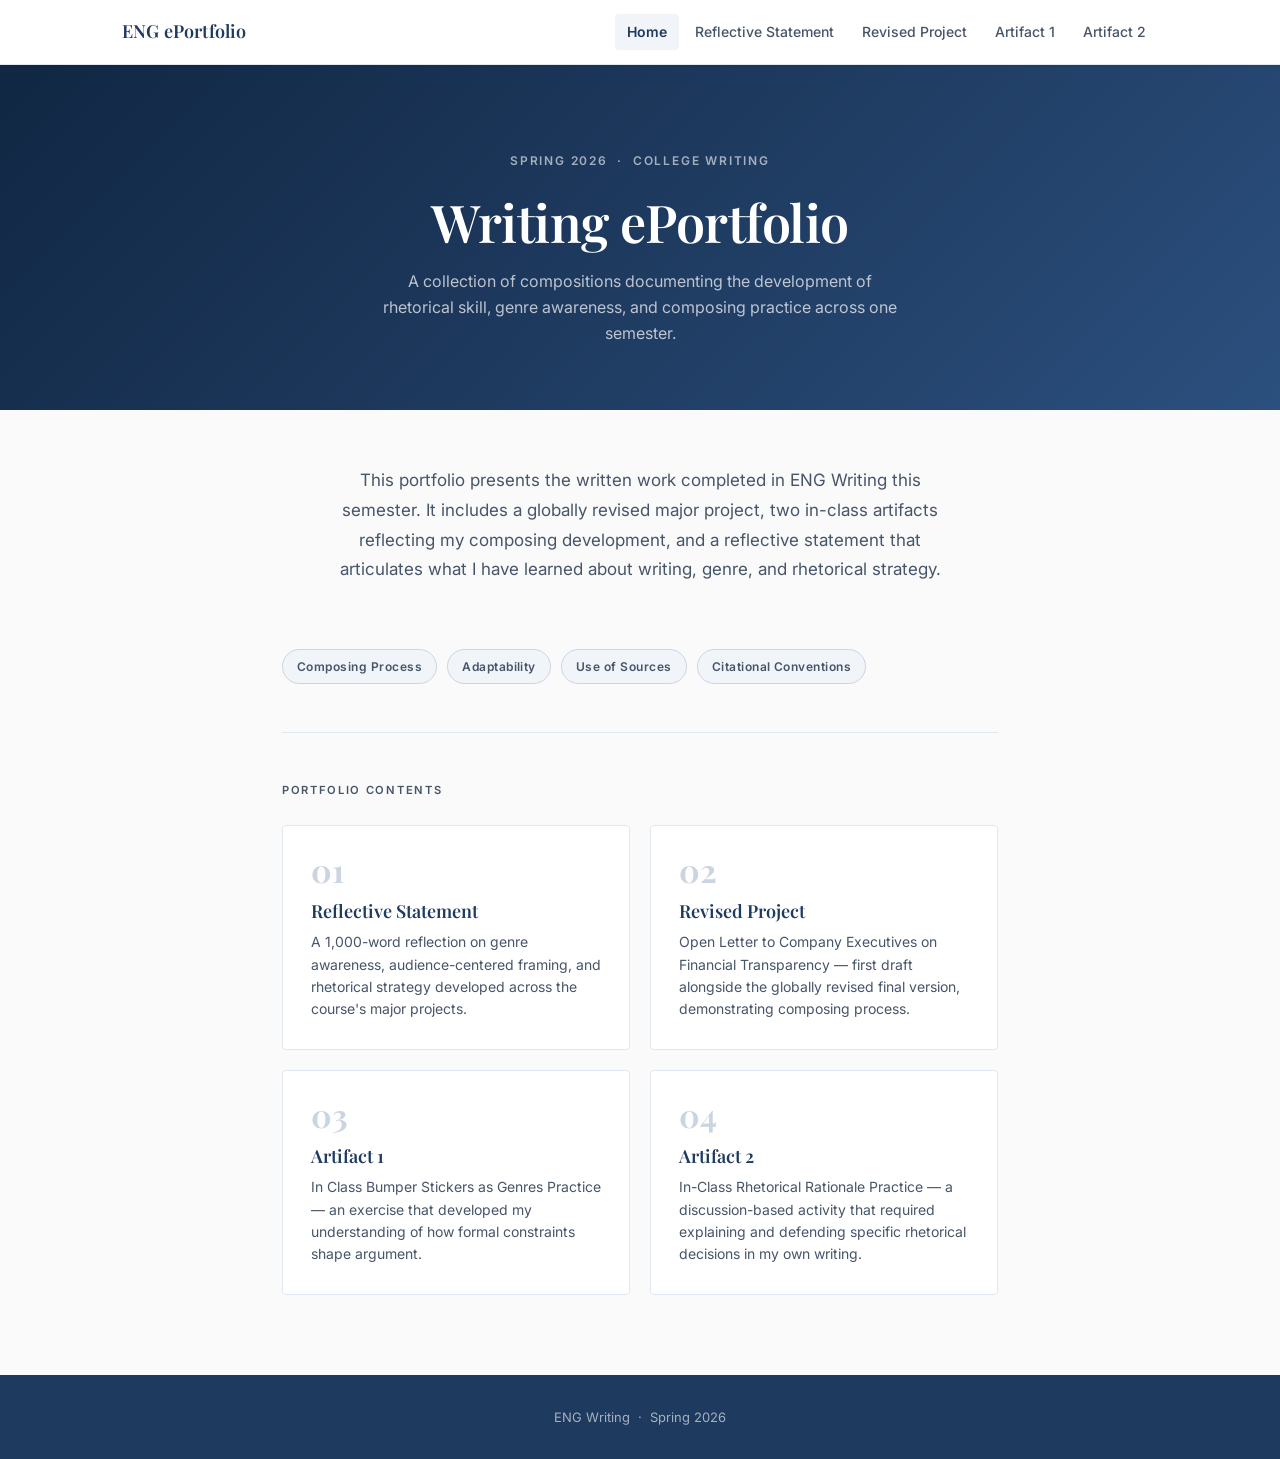
==== index.html @ b7786203 "Initial ePortfolio: 5-page academic site with Playfair/Inter design system" ====
<!DOCTYPE html>
<html lang="en">
<head>
  <meta charset="UTF-8" />
  <meta name="viewport" content="width=device-width, initial-scale=1.0" />
  <title>ENG Writing ePortfolio</title>
  <link rel="stylesheet" href="styles.css" />
</head>
<body>

  <!-- Navigation -->
  <nav class="site-nav" aria-label="Site navigation">
    <div class="nav-inner">
      <a href="index.html" class="nav-brand">ENG ePortfolio</a>
      <button class="nav-toggle" aria-label="Toggle navigation" onclick="document.querySelector('.nav-links').classList.toggle('open')">
        <svg width="22" height="22" viewBox="0 0 24 24" fill="none" stroke="currentColor" stroke-width="2" stroke-linecap="round">
          <line x1="3" y1="6" x2="21" y2="6"/><line x1="3" y1="12" x2="21" y2="12"/><line x1="3" y1="18" x2="21" y2="18"/>
        </svg>
      </button>
      <ul class="nav-links" role="list">
        <li><a href="index.html" class="active">Home</a></li>
        <li><a href="reflective-statement.html">Reflective Statement</a></li>
        <li><a href="revised-project.html">Revised Project</a></li>
        <li><a href="artifact-1.html">Artifact 1</a></li>
        <li><a href="artifact-2.html">Artifact 2</a></li>
      </ul>
    </div>
  </nav>

  <!-- Hero -->
  <header class="hero">
    <div class="hero-inner">
      <span class="hero-label">Spring 2026 &nbsp;·&nbsp; College Writing</span>
      <h1>Writing ePortfolio</h1>
      <p class="hero-sub">A collection of compositions documenting the development of rhetorical skill, genre awareness, and composing practice across one semester.</p>
    </div>
  </header>

  <!-- Main content -->
  <main class="page-wrap">

    <div class="home-intro">
      <p>This portfolio presents the written work completed in ENG Writing this semester. It includes a globally revised major project, two in-class artifacts reflecting my composing development, and a reflective statement that articulates what I have learned about writing, genre, and rhetorical strategy.</p>
    </div>

    <!-- Rubric criteria badges -->
    <div class="rubric-strip" aria-label="Portfolio criteria">
      <span class="rubric-badge">Composing Process</span>
      <span class="rubric-badge">Adaptability</span>
      <span class="rubric-badge">Use of Sources</span>
      <span class="rubric-badge">Citational Conventions</span>
    </div>

    <hr class="divider" />

    <!-- Contents grid -->
    <span class="section-label">Portfolio Contents</span>
    <nav class="contents-grid" aria-label="Portfolio sections">

      <a href="reflective-statement.html" class="content-card">
        <div class="card-number">01</div>
        <div class="card-title">Reflective Statement</div>
        <p class="card-desc">A 1,000-word reflection on genre awareness, audience-centered framing, and rhetorical strategy developed across the course's major projects.</p>
      </a>

      <a href="revised-project.html" class="content-card">
        <div class="card-number">02</div>
        <div class="card-title">Revised Project</div>
        <p class="card-desc">Open Letter to Company Executives on Financial Transparency — first draft alongside the globally revised final version, demonstrating composing process.</p>
      </a>

      <a href="artifact-1.html" class="content-card">
        <div class="card-number">03</div>
        <div class="card-title">Artifact 1</div>
        <p class="card-desc">In Class Bumper Stickers as Genres Practice — an exercise that developed my understanding of how formal constraints shape argument.</p>
      </a>

      <a href="artifact-2.html" class="content-card">
        <div class="card-number">04</div>
        <div class="card-title">Artifact 2</div>
        <p class="card-desc">In-Class Rhetorical Rationale Practice — a discussion-based activity that required explaining and defending specific rhetorical decisions in my own writing.</p>
      </a>

    </nav>

  </main>

  <!-- Footer -->
  <footer class="site-footer">
    <p>ENG Writing &nbsp;·&nbsp; Spring 2026</p>
  </footer>

</body>
</html>
---- styles.css ----
/* ============================================================
   ENG ePortfolio — Design System
   Palette: B2B Service navy + off-white (ui-ux-pro-max)
   Typography: Playfair Display (headings) + Inter (body)
   Style: Minimal & Direct, Editorial Classic
   ============================================================ */

@import url('https://fonts.googleapis.com/css2?family=Playfair+Display:ital,wght@0,400;0,500;0,600;0,700;1,400;1,500&family=Inter:wght@300;400;500;600&display=swap');

/* ── Custom Properties ── */
:root {
  --navy:        #1E3A5F;
  --navy-mid:    #2D5282;
  --blue-accent: #2563EB;
  --bg:          #FAFAFA;
  --bg-alt:      #F1F5F9;
  --white:       #FFFFFF;
  --text:        #1E293B;
  --text-muted:  #475569;
  --border:      #E2E8F0;
  --border-dark: #CBD5E1;

  --font-serif: 'Playfair Display', Georgia, serif;
  --font-sans:  'Inter', system-ui, sans-serif;

  --radius:   4px;
  --max-w:    780px;
  --nav-h:    64px;

  --shadow-sm: 0 1px 3px rgba(0,0,0,0.06), 0 1px 2px rgba(0,0,0,0.04);
  --shadow-md: 0 4px 12px rgba(0,0,0,0.08);
}

/* ── Reset ── */
*, *::before, *::after { box-sizing: border-box; margin: 0; padding: 0; }

html { scroll-behavior: smooth; font-size: 16px; }

body {
  font-family: var(--font-sans);
  font-size: 1.0625rem;
  line-height: 1.75;
  color: var(--text);
  background: var(--bg);
  -webkit-font-smoothing: antialiased;
}

img { max-width: 100%; display: block; }

a {
  color: var(--blue-accent);
  text-decoration: underline;
  text-underline-offset: 3px;
  transition: color 200ms ease;
}
a:hover { color: var(--navy); }
a:focus-visible {
  outline: 2px solid var(--blue-accent);
  outline-offset: 3px;
  border-radius: 2px;
}

/* ── Navigation ── */
.site-nav {
  position: sticky;
  top: 0;
  z-index: 50;
  background: var(--white);
  border-bottom: 1px solid var(--border);
  box-shadow: var(--shadow-sm);
}

.nav-inner {
  max-width: 1100px;
  margin: 0 auto;
  padding: 0 2rem;
  height: var(--nav-h);
  display: flex;
  align-items: center;
  justify-content: space-between;
  gap: 2rem;
}

.nav-brand {
  font-family: var(--font-serif);
  font-size: 1.125rem;
  font-weight: 600;
  color: var(--navy);
  text-decoration: none;
  letter-spacing: 0.01em;
  white-space: nowrap;
}
.nav-brand:hover { color: var(--navy-mid); }

.nav-links {
  display: flex;
  align-items: center;
  gap: 0.25rem;
  list-style: none;
  flex-wrap: wrap;
}

.nav-links a {
  display: inline-block;
  padding: 0.375rem 0.75rem;
  font-size: 0.875rem;
  font-weight: 500;
  color: var(--text-muted);
  text-decoration: none;
  border-radius: var(--radius);
  transition: color 200ms ease, background 200ms ease;
  cursor: pointer;
}
.nav-links a:hover {
  color: var(--navy);
  background: var(--bg-alt);
}
.nav-links a.active {
  color: var(--navy);
  background: var(--bg-alt);
  font-weight: 600;
}

/* Mobile nav toggle */
.nav-toggle {
  display: none;
  background: none;
  border: none;
  cursor: pointer;
  padding: 0.5rem;
  color: var(--text);
}

/* ── Hero ── */
.hero {
  background: var(--navy);
  padding: 5rem 2rem 4rem;
  text-align: center;
  position: relative;
  overflow: hidden;
}

.hero::before {
  content: '';
  position: absolute;
  inset: 0;
  background: linear-gradient(135deg, #0f2540 0%, #1E3A5F 50%, #2D5282 100%);
  opacity: 0.9;
}

.hero-inner {
  position: relative;
  z-index: 1;
  max-width: var(--max-w);
  margin: 0 auto;
}

.hero-label {
  display: inline-block;
  font-family: var(--font-sans);
  font-size: 0.75rem;
  font-weight: 600;
  letter-spacing: 0.15em;
  text-transform: uppercase;
  color: rgba(255,255,255,0.6);
  margin-bottom: 1.25rem;
}

.hero h1 {
  font-family: var(--font-serif);
  font-size: clamp(2rem, 5vw, 3.25rem);
  font-weight: 600;
  color: var(--white);
  line-height: 1.2;
  margin-bottom: 1rem;
  letter-spacing: -0.01em;
}

.hero-sub {
  font-size: 1rem;
  color: rgba(255,255,255,0.7);
  max-width: 520px;
  margin: 0 auto;
  line-height: 1.6;
}

/* ── Hero image slot ── */
.hero-image {
  max-width: var(--max-w);
  margin: 0 auto 0;
  position: relative;
  z-index: 1;
}
.hero-image img {
  width: 100%;
  border-radius: var(--radius);
  margin-top: 2.5rem;
  box-shadow: var(--shadow-md);
}

/* ── Page wrapper ── */
.page-wrap {
  max-width: var(--max-w);
  margin: 0 auto;
  padding: 3.5rem 2rem 5rem;
}

/* ── Section header ── */
.section-label {
  display: block;
  font-size: 0.7rem;
  font-weight: 600;
  letter-spacing: 0.15em;
  text-transform: uppercase;
  color: var(--text-muted);
  margin-bottom: 0.5rem;
}

/* ── Typography ── */
h1, h2, h3, h4 {
  font-family: var(--font-serif);
  color: var(--navy);
  line-height: 1.25;
  letter-spacing: -0.01em;
}

h2 { font-size: clamp(1.5rem, 3vw, 2rem); font-weight: 600; margin-bottom: 1.25rem; }
h3 { font-size: 1.25rem; font-weight: 600; margin-bottom: 0.875rem; }

p { margin-bottom: 1.375rem; }
p:last-child { margin-bottom: 0; }

strong { font-weight: 600; color: var(--text); }

/* ── Divider ── */
.divider {
  border: none;
  border-top: 1px solid var(--border);
  margin: 3rem 0;
}

/* ── Page title block ── */
.page-title-block {
  margin-bottom: 3rem;
  padding-bottom: 2rem;
  border-bottom: 1px solid var(--border);
}
.page-title-block h2 {
  margin-bottom: 0.5rem;
}
.page-meta {
  font-size: 0.875rem;
  color: var(--text-muted);
}

/* ── Prose (long-form reading) ── */
.prose {
  max-width: 68ch;
}
.prose p {
  font-size: 1.0625rem;
  line-height: 1.8;
  color: var(--text);
}

/* ── Word count note ── */
.word-count {
  margin-top: 2.5rem;
  padding-top: 1.25rem;
  border-top: 1px solid var(--border);
  font-size: 0.8125rem;
  color: var(--text-muted);
  font-style: italic;
}

/* ── Draft comparison ── */
.draft-grid {
  display: grid;
  grid-template-columns: 1fr 1fr;
  gap: 2rem;
  margin-top: 2rem;
}

.draft-block {
  background: var(--white);
  border: 1px solid var(--border);
  border-radius: var(--radius);
  padding: 1.75rem;
  box-shadow: var(--shadow-sm);
}

.draft-block.revised {
  border-color: var(--navy-mid);
  border-left: 4px solid var(--navy);
}

.draft-label {
  display: inline-block;
  font-size: 0.6875rem;
  font-weight: 700;
  letter-spacing: 0.12em;
  text-transform: uppercase;
  padding: 0.25rem 0.625rem;
  border-radius: 2px;
  margin-bottom: 1rem;
}

.draft-label.original {
  background: var(--bg-alt);
  color: var(--text-muted);
}

.draft-label.revised-tag {
  background: var(--navy);
  color: var(--white);
}

.draft-block p {
  font-size: 0.9375rem;
  line-height: 1.75;
  color: var(--text);
}

/* ── Artifact card ── */
.artifact-info {
  background: var(--bg-alt);
  border: 1px solid var(--border);
  border-radius: var(--radius);
  padding: 1.5rem;
  margin-bottom: 2rem;
}

.artifact-info p {
  font-size: 0.9375rem;
  color: var(--text-muted);
  margin-bottom: 0;
}

.artifact-content {
  background: var(--white);
  border: 1px solid var(--border);
  border-radius: var(--radius);
  padding: 2rem;
  box-shadow: var(--shadow-sm);
}

/* ── Home page cards ── */
.home-intro {
  text-align: center;
  max-width: 620px;
  margin: 0 auto 4rem;
}

.home-intro p {
  font-size: 1.0625rem;
  color: var(--text-muted);
  line-height: 1.75;
}

.contents-grid {
  display: grid;
  grid-template-columns: repeat(auto-fit, minmax(280px, 1fr));
  gap: 1.25rem;
  margin-top: 1.5rem;
}

.content-card {
  background: var(--white);
  border: 1px solid var(--border);
  border-radius: var(--radius);
  padding: 1.75rem;
  text-decoration: none;
  color: var(--text);
  display: block;
  transition: border-color 200ms ease, box-shadow 200ms ease, transform 200ms ease;
  cursor: pointer;
}
.content-card:hover {
  border-color: var(--navy-mid);
  box-shadow: var(--shadow-md);
  transform: translateY(-2px);
  color: var(--text);
  text-decoration: none;
}

.card-number {
  font-family: var(--font-serif);
  font-size: 2rem;
  font-weight: 700;
  color: var(--border-dark);
  line-height: 1;
  margin-bottom: 0.875rem;
}

.card-title {
  font-family: var(--font-serif);
  font-size: 1.125rem;
  font-weight: 600;
  color: var(--navy);
  margin-bottom: 0.5rem;
  line-height: 1.3;
}

.card-desc {
  font-size: 0.875rem;
  color: var(--text-muted);
  line-height: 1.6;
}

/* ── Rubric badge strip ── */
.rubric-strip {
  display: flex;
  flex-wrap: wrap;
  gap: 0.625rem;
  margin: 2.5rem 0;
}

.rubric-badge {
  font-size: 0.75rem;
  font-weight: 600;
  letter-spacing: 0.04em;
  padding: 0.375rem 0.875rem;
  border-radius: 999px;
  background: var(--bg-alt);
  border: 1px solid var(--border-dark);
  color: var(--text-muted);
}

/* ── Footer ── */
.site-footer {
  background: var(--navy);
  color: rgba(255,255,255,0.6);
  text-align: center;
  padding: 2rem;
  font-size: 0.8125rem;
  line-height: 1.6;
}

/* ── Responsive ── */
@media (max-width: 768px) {
  .nav-links { display: none; flex-direction: column; width: 100%; padding: 1rem 0; }
  .nav-links.open { display: flex; }
  .nav-toggle { display: block; }
  .nav-inner { flex-wrap: wrap; height: auto; padding: 1rem 1.5rem; }

  .draft-grid { grid-template-columns: 1fr; }
  .page-wrap { padding: 2.5rem 1.25rem 4rem; }
  .hero { padding: 3.5rem 1.25rem 3rem; }
}

@media (prefers-reduced-motion: reduce) {
  *, *::before, *::after { transition-duration: 0.01ms !important; }
}
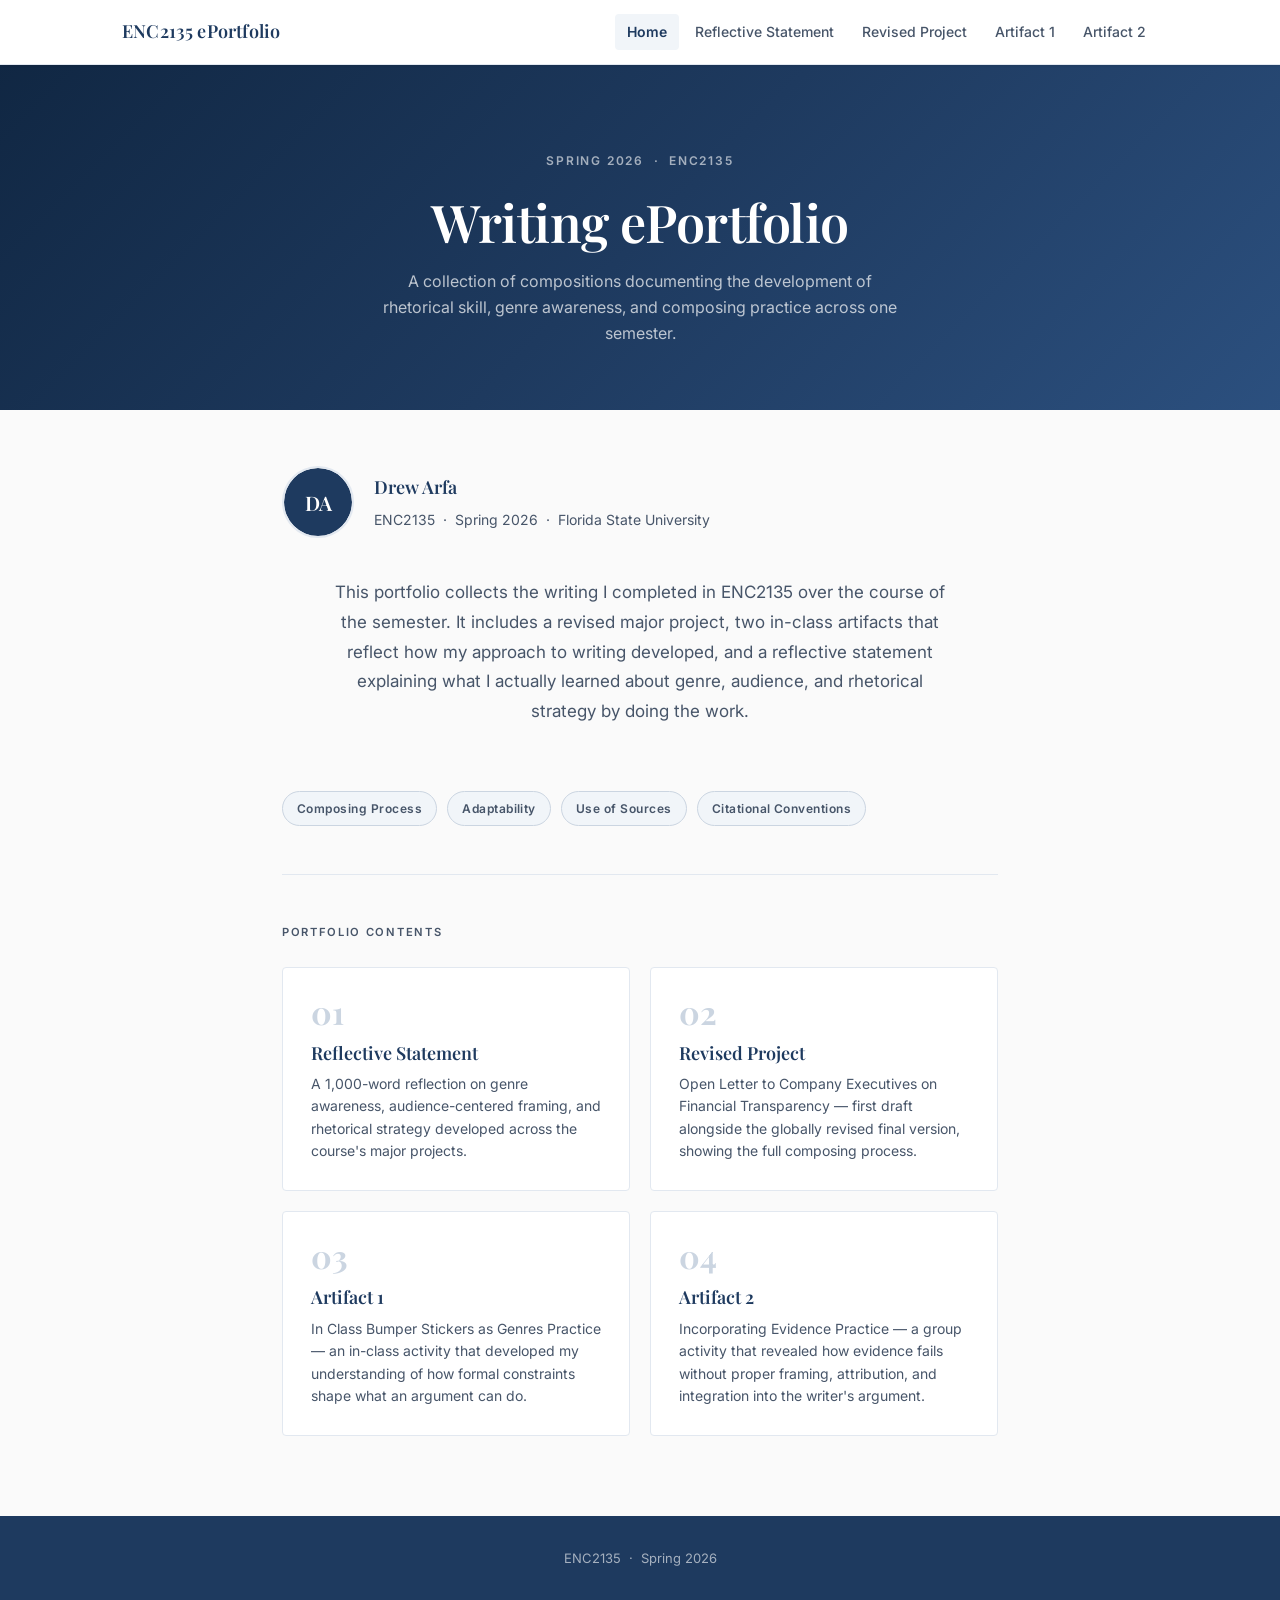
==== commit 59ad90a2: "Update ENC2135 course name, add photo slot, artifacts with real content, humanize all body text" ====
--- a/index.html
+++ b/index.html
@@ -3,16 +3,15 @@
 <head>
   <meta charset="UTF-8" />
   <meta name="viewport" content="width=device-width, initial-scale=1.0" />
-  <title>ENG Writing ePortfolio</title>
+  <title>ENC2135 ePortfolio</title>
   <link rel="stylesheet" href="styles.css" />
 </head>
 <body>
 
-  <!-- Navigation -->
   <nav class="site-nav" aria-label="Site navigation">
     <div class="nav-inner">
-      <a href="index.html" class="nav-brand">ENG ePortfolio</a>
-      <button class="nav-toggle" aria-label="Toggle navigation" onclick="document.querySelector('.nav-links').classList.toggle('open')">
+      <a href="index.html" class="nav-brand">ENC2135 ePortfolio</a>
+      <button type="button" class="nav-toggle" aria-label="Toggle navigation" onclick="document.querySelector('.nav-links').classList.toggle('open')">
         <svg width="22" height="22" viewBox="0 0 24 24" fill="none" stroke="currentColor" stroke-width="2" stroke-linecap="round">
           <line x1="3" y1="6" x2="21" y2="6"/><line x1="3" y1="12" x2="21" y2="12"/><line x1="3" y1="18" x2="21" y2="18"/>
         </svg>
@@ -27,23 +26,32 @@
     </div>
   </nav>
 
-  <!-- Hero -->
   <header class="hero">
     <div class="hero-inner">
-      <span class="hero-label">Spring 2026 &nbsp;·&nbsp; College Writing</span>
+      <span class="hero-label">Spring 2026 &nbsp;·&nbsp; ENC2135</span>
       <h1>Writing ePortfolio</h1>
       <p class="hero-sub">A collection of compositions documenting the development of rhetorical skill, genre awareness, and composing practice across one semester.</p>
     </div>
   </header>
 
-  <!-- Main content -->
   <main class="page-wrap">
 
-    <div class="home-intro">
-      <p>This portfolio presents the written work completed in ENG Writing this semester. It includes a globally revised major project, two in-class artifacts reflecting my composing development, and a reflective statement that articulates what I have learned about writing, genre, and rhetorical strategy.</p>
+    <!-- Author block -->
+    <div class="author-block">
+      <div class="author-photo-wrap">
+        <img src="photo.jpg" alt="Drew Arfa" class="author-photo" onerror="this.style.display='none'; this.nextElementSibling.style.display='flex';" />
+        <div class="author-photo-placeholder" aria-label="Author photo placeholder">DA</div>
+      </div>
+      <div class="author-info">
+        <p class="author-name">Drew Arfa</p>
+        <p class="author-course">ENC2135 &nbsp;·&nbsp; Spring 2026 &nbsp;·&nbsp; Florida State University</p>
+      </div>
     </div>
 
-    <!-- Rubric criteria badges -->
+    <div class="home-intro">
+      <p>This portfolio collects the writing I completed in ENC2135 over the course of the semester. It includes a revised major project, two in-class artifacts that reflect how my approach to writing developed, and a reflective statement explaining what I actually learned about genre, audience, and rhetorical strategy by doing the work.</p>
+    </div>
+
     <div class="rubric-strip" aria-label="Portfolio criteria">
       <span class="rubric-badge">Composing Process</span>
       <span class="rubric-badge">Adaptability</span>
@@ -53,7 +61,6 @@
 
     <hr class="divider" />
 
-    <!-- Contents grid -->
     <span class="section-label">Portfolio Contents</span>
     <nav class="contents-grid" aria-label="Portfolio sections">
 
@@ -66,28 +73,27 @@
       <a href="revised-project.html" class="content-card">
         <div class="card-number">02</div>
         <div class="card-title">Revised Project</div>
-        <p class="card-desc">Open Letter to Company Executives on Financial Transparency — first draft alongside the globally revised final version, demonstrating composing process.</p>
+        <p class="card-desc">Open Letter to Company Executives on Financial Transparency — first draft alongside the globally revised final version, showing the full composing process.</p>
       </a>
 
       <a href="artifact-1.html" class="content-card">
         <div class="card-number">03</div>
         <div class="card-title">Artifact 1</div>
-        <p class="card-desc">In Class Bumper Stickers as Genres Practice — an exercise that developed my understanding of how formal constraints shape argument.</p>
+        <p class="card-desc">In Class Bumper Stickers as Genres Practice — an in-class activity that developed my understanding of how formal constraints shape what an argument can do.</p>
       </a>
 
       <a href="artifact-2.html" class="content-card">
         <div class="card-number">04</div>
         <div class="card-title">Artifact 2</div>
-        <p class="card-desc">In-Class Rhetorical Rationale Practice — a discussion-based activity that required explaining and defending specific rhetorical decisions in my own writing.</p>
+        <p class="card-desc">Incorporating Evidence Practice — a group activity that revealed how evidence fails without proper framing, attribution, and integration into the writer's argument.</p>
       </a>
 
     </nav>
 
   </main>
 
-  <!-- Footer -->
   <footer class="site-footer">
-    <p>ENG Writing &nbsp;·&nbsp; Spring 2026</p>
+    <p>ENC2135 &nbsp;·&nbsp; Spring 2026</p>
   </footer>
 
 </body>
--- a/styles.css
+++ b/styles.css
@@ -344,6 +344,58 @@
   box-shadow: var(--shadow-sm);
 }
 
+/* ── Author block ── */
+.author-block {
+  display: flex;
+  align-items: center;
+  gap: 1.25rem;
+  margin-bottom: 2.5rem;
+}
+
+.author-photo-wrap {
+  flex-shrink: 0;
+  width: 72px;
+  height: 72px;
+  border-radius: 50%;
+  overflow: hidden;
+  border: 2px solid var(--border);
+}
+
+.author-photo {
+  width: 100%;
+  height: 100%;
+  object-fit: cover;
+  border-radius: 50%;
+}
+
+.author-photo-placeholder {
+  display: none;
+  width: 100%;
+  height: 100%;
+  background: var(--navy);
+  color: var(--white);
+  font-family: var(--font-serif);
+  font-size: 1.25rem;
+  font-weight: 600;
+  align-items: center;
+  justify-content: center;
+  border-radius: 50%;
+}
+
+.author-name {
+  font-family: var(--font-serif);
+  font-size: 1.125rem;
+  font-weight: 600;
+  color: var(--navy);
+  margin-bottom: 0.25rem;
+}
+
+.author-course {
+  font-size: 0.875rem;
+  color: var(--text-muted);
+  margin-bottom: 0;
+}
+
 /* ── Home page cards ── */
 .home-intro {
   text-align: center;
@@ -436,6 +488,83 @@
   line-height: 1.6;
 }
 
+/* ── Utility classes (replaces all inline styles) ── */
+.mb-2   { margin-bottom: 2rem; }
+.mt-1   { margin-top: 1rem; }
+
+.text-muted-italic {
+  font-size: 0.9375rem;
+  color: var(--text-muted);
+  font-style: italic;
+}
+
+.submission-meta {
+  margin-top: 1rem;
+  font-size: 0.9375rem;
+  color: var(--text-muted);
+  font-style: italic;
+}
+
+.prompt-block {
+  margin-bottom: 2rem;
+}
+
+.evidence-table {
+  width: 100%;
+  border-collapse: collapse;
+  margin-bottom: 1.5rem;
+  font-size: 0.9375rem;
+}
+
+.evidence-table th,
+.evidence-table td {
+  border: 1px solid var(--border);
+  padding: 0.75rem 1rem;
+  vertical-align: top;
+  text-align: left;
+}
+
+.evidence-table th {
+  background: var(--bg-alt);
+  font-weight: 600;
+  font-size: 0.8125rem;
+  text-transform: uppercase;
+  letter-spacing: 0.05em;
+  color: var(--text-muted);
+}
+
+.evidence-table tr:nth-child(even) td {
+  background: var(--bg-alt);
+}
+
+.error-label {
+  display: inline-block;
+  font-size: 0.75rem;
+  font-weight: 700;
+  letter-spacing: 0.06em;
+  text-transform: uppercase;
+  color: #B91C1C;
+  background: #FEF2F2;
+  border: 1px solid #FECACA;
+  border-radius: 2px;
+  padding: 0.2rem 0.5rem;
+  margin-bottom: 0.375rem;
+}
+
+.fix-label {
+  display: inline-block;
+  font-size: 0.75rem;
+  font-weight: 700;
+  letter-spacing: 0.06em;
+  text-transform: uppercase;
+  color: #065F46;
+  background: #ECFDF5;
+  border: 1px solid #A7F3D0;
+  border-radius: 2px;
+  padding: 0.2rem 0.5rem;
+  margin-bottom: 0.375rem;
+}
+
 /* ── Responsive ── */
 @media (max-width: 768px) {
   .nav-links { display: none; flex-direction: column; width: 100%; padding: 1rem 0; }
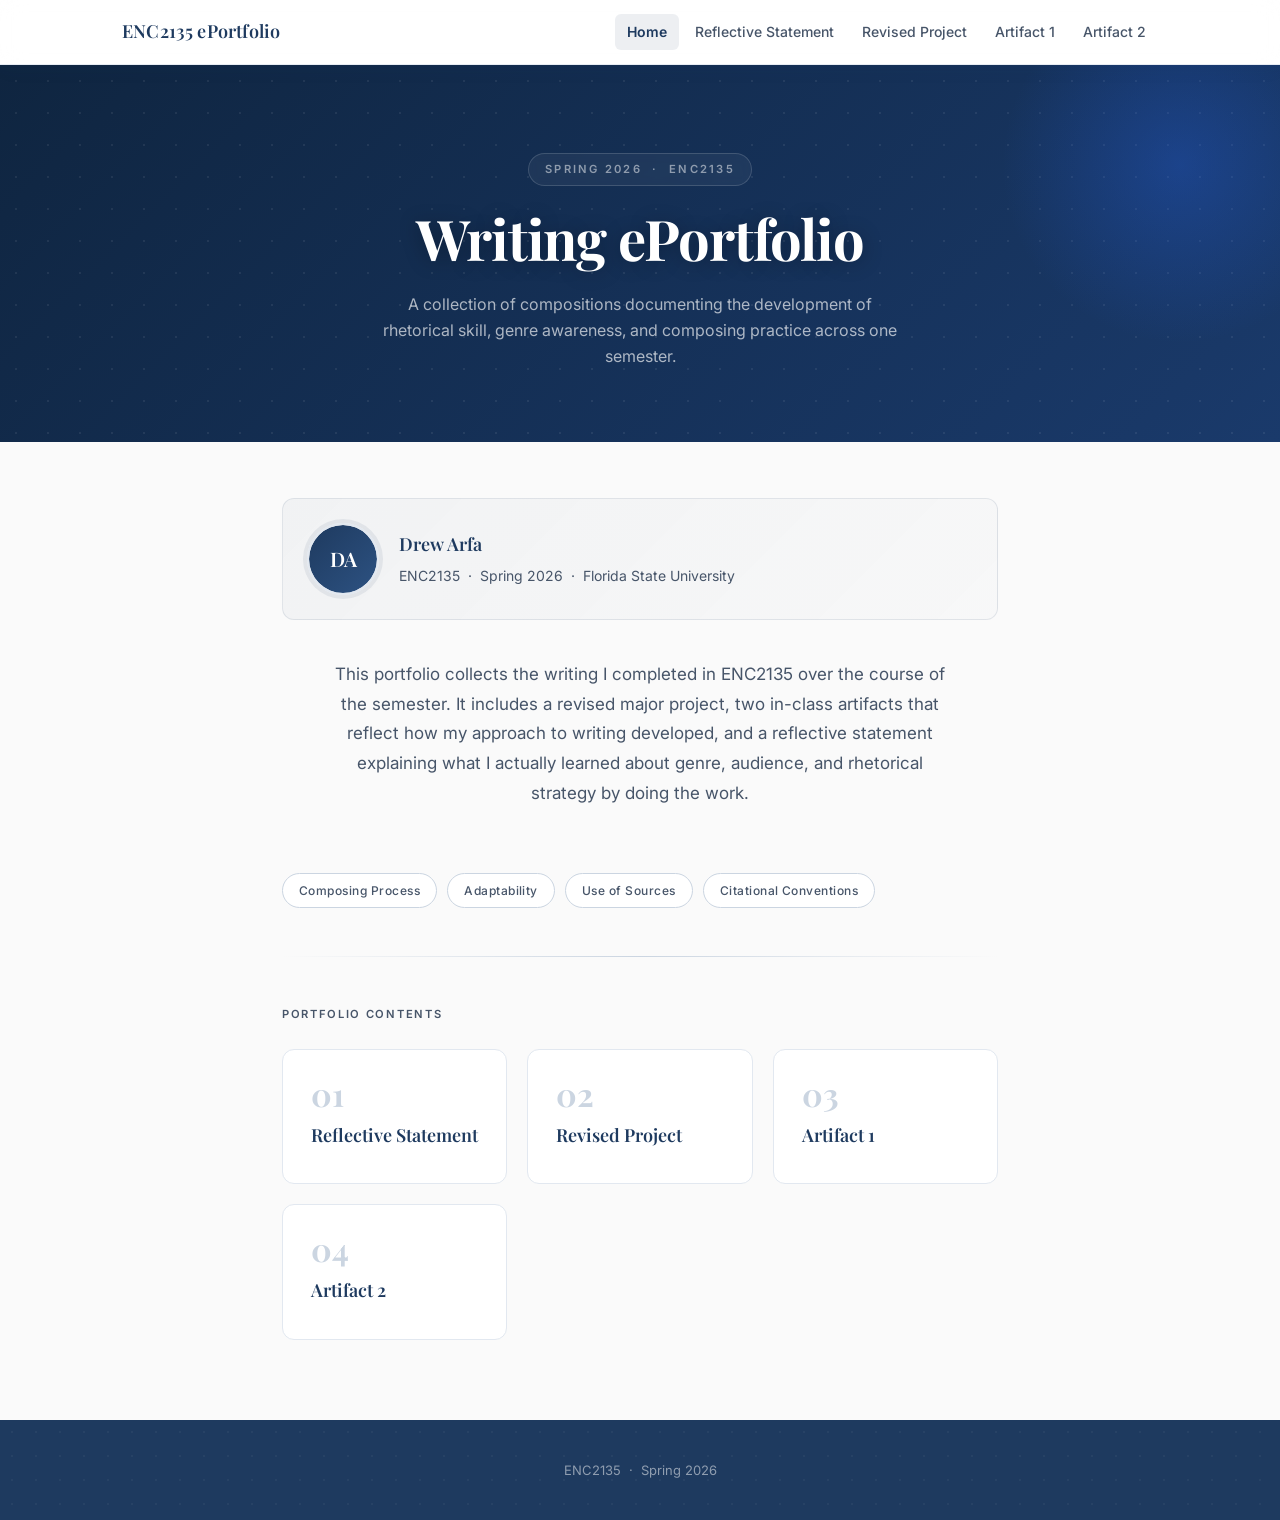
==== commit f4eb551a: "Clean up home page title and cards, fix Safari CSS compat - Rename page title to Drew Arfa ePortfoli" ====
--- a/index.html
+++ b/index.html
@@ -3,7 +3,7 @@
 <head>
   <meta charset="UTF-8" />
   <meta name="viewport" content="width=device-width, initial-scale=1.0" />
-  <title>ENC2135 ePortfolio</title>
+  <title>Drew Arfa ePortfolio</title>
   <link rel="stylesheet" href="styles.css" />
 </head>
 <body>
@@ -67,25 +67,21 @@
       <a href="reflective-statement.html" class="content-card">
         <div class="card-number">01</div>
         <div class="card-title">Reflective Statement</div>
-        <p class="card-desc">A 1,000-word reflection on genre awareness, audience-centered framing, and rhetorical strategy developed across the course's major projects.</p>
       </a>
 
       <a href="revised-project.html" class="content-card">
         <div class="card-number">02</div>
         <div class="card-title">Revised Project</div>
-        <p class="card-desc">Open Letter to Company Executives on Financial Transparency — first draft alongside the globally revised final version, showing the full composing process.</p>
       </a>
 
       <a href="artifact-1.html" class="content-card">
         <div class="card-number">03</div>
         <div class="card-title">Artifact 1</div>
-        <p class="card-desc">In Class Bumper Stickers as Genres Practice — an in-class activity that developed my understanding of how formal constraints shape what an argument can do.</p>
       </a>
 
       <a href="artifact-2.html" class="content-card">
         <div class="card-number">04</div>
         <div class="card-title">Artifact 2</div>
-        <p class="card-desc">Incorporating Evidence Practice — a group activity that revealed how evidence fails without proper framing, attribution, and integration into the writer's argument.</p>
       </a>
 
     </nav>
--- a/styles.css
+++ b/styles.css
@@ -1,8 +1,8 @@
 /* ============================================================
-   ENG ePortfolio — Design System
+   ENC2135 ePortfolio — Design System v2
    Palette: B2B Service navy + off-white (ui-ux-pro-max)
    Typography: Playfair Display (headings) + Inter (body)
-   Style: Minimal & Direct, Editorial Classic
+   Style: Minimal & Direct, Editorial Classic — Enhanced
    ============================================================ */
 
 @import url('https://fonts.googleapis.com/css2?family=Playfair+Display:ital,wght@0,400;0,500;0,600;0,700;1,400;1,500&family=Inter:wght@300;400;500;600&display=swap');
@@ -11,7 +11,9 @@
 :root {
   --navy:        #1E3A5F;
   --navy-mid:    #2D5282;
+  --navy-light:  #3B6DA8;
   --blue-accent: #2563EB;
+  --gold:        #C9A84C;
   --bg:          #FAFAFA;
   --bg-alt:      #F1F5F9;
   --white:       #FFFFFF;
@@ -23,12 +25,15 @@
   --font-serif: 'Playfair Display', Georgia, serif;
   --font-sans:  'Inter', system-ui, sans-serif;
 
-  --radius:   4px;
+  --radius:   6px;
+  --radius-lg: 12px;
   --max-w:    780px;
   --nav-h:    64px;
 
   --shadow-sm: 0 1px 3px rgba(0,0,0,0.06), 0 1px 2px rgba(0,0,0,0.04);
-  --shadow-md: 0 4px 12px rgba(0,0,0,0.08);
+  --shadow-md: 0 4px 16px rgba(0,0,0,0.10), 0 2px 6px rgba(0,0,0,0.06);
+  --shadow-lg: 0 12px 40px rgba(0,0,0,0.14), 0 4px 12px rgba(0,0,0,0.08);
+  --shadow-navy: 0 8px 32px rgba(30, 58, 95, 0.25);
 }
 
 /* ── Reset ── */
@@ -60,14 +65,17 @@
   border-radius: 2px;
 }
 
-/* ── Navigation ── */
+/* ── Navigation — Glass effect ── */
 .site-nav {
   position: sticky;
   top: 0;
   z-index: 50;
-  background: var(--white);
-  border-bottom: 1px solid var(--border);
-  box-shadow: var(--shadow-sm);
+  background: rgba(255, 255, 255, 0.85);
+  -webkit-backdrop-filter: blur(12px);
+  backdrop-filter: blur(12px);
+  border-bottom: 1px solid rgba(226, 232, 240, 0.8);
+  box-shadow: 0 1px 20px rgba(30, 58, 95, 0.07);
+  transition: box-shadow 200ms ease;
 }
 
 .nav-inner {
@@ -89,8 +97,9 @@
   text-decoration: none;
   letter-spacing: 0.01em;
   white-space: nowrap;
-}
-.nav-brand:hover { color: var(--navy-mid); }
+  transition: color 200ms ease;
+}
+.nav-brand:hover { color: var(--navy-light); }
 
 .nav-links {
   display: flex;
@@ -117,7 +126,7 @@
 }
 .nav-links a.active {
   color: var(--navy);
-  background: var(--bg-alt);
+  background: rgba(30, 58, 95, 0.08);
   font-weight: 600;
 }
 
@@ -131,21 +140,51 @@
   color: var(--text);
 }
 
-/* ── Hero ── */
+/* ── Hero — Animated Background ── */
+@keyframes gradientShift {
+  0%   { background-position: 0% 50%; }
+  50%  { background-position: 100% 50%; }
+  100% { background-position: 0% 50%; }
+}
+
+@keyframes floatDot {
+  0%, 100% { transform: translateY(0px) translateX(0px); opacity: 0.4; }
+  33%       { transform: translateY(-20px) translateX(8px); opacity: 0.6; }
+  66%       { transform: translateY(10px) translateX(-6px); opacity: 0.3; }
+}
+
 .hero {
-  background: var(--navy);
-  padding: 5rem 2rem 4rem;
+  position: relative;
+  padding: 5.5rem 2rem 4.5rem;
   text-align: center;
-  position: relative;
   overflow: hidden;
-}
-
+  background: linear-gradient(-45deg, #0a1628, #1E3A5F, #2D5282, #1a3a6b, #0f2540);
+  background-size: 400% 400%;
+  animation: gradientShift 16s ease infinite;
+}
+
+/* Subtle dot-grid overlay */
 .hero::before {
   content: '';
   position: absolute;
   inset: 0;
-  background: linear-gradient(135deg, #0f2540 0%, #1E3A5F 50%, #2D5282 100%);
-  opacity: 0.9;
+  background-image: radial-gradient(circle, rgba(255,255,255,0.07) 1px, transparent 1px);
+  background-size: 32px 32px;
+  z-index: 0;
+}
+
+/* Glowing orb top-right */
+.hero::after {
+  content: '';
+  position: absolute;
+  top: -80px;
+  right: -80px;
+  width: 360px;
+  height: 360px;
+  border-radius: 50%;
+  background: radial-gradient(circle, rgba(37, 99, 235, 0.3) 0%, transparent 70%);
+  z-index: 0;
+  animation: floatDot 12s ease-in-out infinite;
 }
 
 .hero-inner {
@@ -158,44 +197,37 @@
 .hero-label {
   display: inline-block;
   font-family: var(--font-sans);
-  font-size: 0.75rem;
-  font-weight: 600;
-  letter-spacing: 0.15em;
+  font-size: 0.7rem;
+  font-weight: 600;
+  letter-spacing: 0.2em;
   text-transform: uppercase;
-  color: rgba(255,255,255,0.6);
+  color: rgba(255,255,255,0.5);
   margin-bottom: 1.25rem;
+  border: 1px solid rgba(255,255,255,0.15);
+  padding: 0.35rem 1rem;
+  border-radius: 999px;
+  -webkit-backdrop-filter: blur(4px);
+  backdrop-filter: blur(4px);
+  background: rgba(255,255,255,0.05);
 }
 
 .hero h1 {
   font-family: var(--font-serif);
-  font-size: clamp(2rem, 5vw, 3.25rem);
-  font-weight: 600;
+  font-size: clamp(2.25rem, 5vw, 3.5rem);
+  font-weight: 700;
   color: var(--white);
-  line-height: 1.2;
-  margin-bottom: 1rem;
-  letter-spacing: -0.01em;
+  line-height: 1.15;
+  margin-bottom: 1.25rem;
+  letter-spacing: -0.02em;
+  text-shadow: 0 2px 20px rgba(0,0,0,0.3);
 }
 
 .hero-sub {
   font-size: 1rem;
-  color: rgba(255,255,255,0.7);
+  color: rgba(255,255,255,0.65);
   max-width: 520px;
   margin: 0 auto;
-  line-height: 1.6;
-}
-
-/* ── Hero image slot ── */
-.hero-image {
-  max-width: var(--max-w);
-  margin: 0 auto 0;
-  position: relative;
-  z-index: 1;
-}
-.hero-image img {
-  width: 100%;
-  border-radius: var(--radius);
-  margin-top: 2.5rem;
-  box-shadow: var(--shadow-md);
+  line-height: 1.65;
 }
 
 /* ── Page wrapper ── */
@@ -232,10 +264,11 @@
 
 strong { font-weight: 600; color: var(--text); }
 
-/* ── Divider ── */
+/* ── Divider — gradient ── */
 .divider {
   border: none;
-  border-top: 1px solid var(--border);
+  height: 1px;
+  background: linear-gradient(to right, transparent, var(--border-dark), transparent);
   margin: 3rem 0;
 }
 
@@ -244,7 +277,20 @@
   margin-bottom: 3rem;
   padding-bottom: 2rem;
   border-bottom: 1px solid var(--border);
-}
+  position: relative;
+}
+
+.page-title-block::before {
+  content: '';
+  position: absolute;
+  bottom: -1px;
+  left: 0;
+  width: 48px;
+  height: 2px;
+  background: var(--navy);
+  border-radius: 1px;
+}
+
 .page-title-block h2 {
   margin-bottom: 0.5rem;
 }
@@ -284,15 +330,18 @@
 .draft-block {
   background: var(--white);
   border: 1px solid var(--border);
-  border-radius: var(--radius);
+  border-radius: var(--radius-lg);
   padding: 1.75rem;
   box-shadow: var(--shadow-sm);
-}
+  transition: box-shadow 200ms ease;
+}
+.draft-block:hover { box-shadow: var(--shadow-md); }
 
 .draft-block.revised {
-  border-color: var(--navy-mid);
-  border-left: 4px solid var(--navy);
-}
+  border-color: rgba(30, 58, 95, 0.3);
+  box-shadow: var(--shadow-sm), inset 3px 0 0 var(--navy);
+}
+.draft-block.revised:hover { box-shadow: var(--shadow-md), inset 3px 0 0 var(--navy); }
 
 .draft-label {
   display: inline-block;
@@ -301,7 +350,7 @@
   letter-spacing: 0.12em;
   text-transform: uppercase;
   padding: 0.25rem 0.625rem;
-  border-radius: 2px;
+  border-radius: 3px;
   margin-bottom: 1rem;
 }
 
@@ -323,9 +372,9 @@
 
 /* ── Artifact card ── */
 .artifact-info {
-  background: var(--bg-alt);
+  background: linear-gradient(135deg, rgba(241, 245, 249, 0.8) 0%, rgba(226, 232, 240, 0.4) 100%);
   border: 1px solid var(--border);
-  border-radius: var(--radius);
+  border-radius: var(--radius-lg);
   padding: 1.5rem;
   margin-bottom: 2rem;
 }
@@ -339,7 +388,7 @@
 .artifact-content {
   background: var(--white);
   border: 1px solid var(--border);
-  border-radius: var(--radius);
+  border-radius: var(--radius-lg);
   padding: 2rem;
   box-shadow: var(--shadow-sm);
 }
@@ -350,6 +399,10 @@
   align-items: center;
   gap: 1.25rem;
   margin-bottom: 2.5rem;
+  padding: 1.5rem;
+  background: linear-gradient(135deg, rgba(30, 58, 95, 0.04) 0%, rgba(30, 58, 95, 0.01) 100%);
+  border: 1px solid rgba(30, 58, 95, 0.1);
+  border-radius: var(--radius-lg);
 }
 
 .author-photo-wrap {
@@ -359,6 +412,11 @@
   border-radius: 50%;
   overflow: hidden;
   border: 2px solid var(--border);
+  box-shadow: 0 0 0 4px rgba(30, 58, 95, 0.08);
+  transition: box-shadow 200ms ease;
+}
+.author-photo-wrap:hover {
+  box-shadow: 0 0 0 6px rgba(30, 58, 95, 0.12);
 }
 
 .author-photo {
@@ -372,7 +430,7 @@
   display: none;
   width: 100%;
   height: 100%;
-  background: var(--navy);
+  background: linear-gradient(135deg, var(--navy) 0%, var(--navy-mid) 100%);
   color: var(--white);
   font-family: var(--font-serif);
   font-size: 1.25rem;
@@ -411,7 +469,7 @@
 
 .contents-grid {
   display: grid;
-  grid-template-columns: repeat(auto-fit, minmax(280px, 1fr));
+  grid-template-columns: repeat(auto-fit, minmax(200px, 1fr));
   gap: 1.25rem;
   margin-top: 1.5rem;
 }
@@ -419,21 +477,37 @@
 .content-card {
   background: var(--white);
   border: 1px solid var(--border);
-  border-radius: var(--radius);
+  border-radius: var(--radius-lg);
   padding: 1.75rem;
   text-decoration: none;
   color: var(--text);
   display: block;
-  transition: border-color 200ms ease, box-shadow 200ms ease, transform 200ms ease;
+  position: relative;
+  overflow: hidden;
+  transition: border-color 250ms ease, box-shadow 250ms ease, transform 250ms ease;
   cursor: pointer;
 }
+
+.content-card::before {
+  content: '';
+  position: absolute;
+  top: 0;
+  left: 0;
+  right: 0;
+  height: 3px;
+  background: linear-gradient(90deg, var(--navy), var(--blue-accent));
+  opacity: 0;
+  transition: opacity 250ms ease;
+}
+
 .content-card:hover {
-  border-color: var(--navy-mid);
+  border-color: rgba(30, 58, 95, 0.25);
   box-shadow: var(--shadow-md);
-  transform: translateY(-2px);
+  transform: translateY(-3px);
   color: var(--text);
   text-decoration: none;
 }
+.content-card:hover::before { opacity: 1; }
 
 .card-number {
   font-family: var(--font-serif);
@@ -442,7 +516,9 @@
   color: var(--border-dark);
   line-height: 1;
   margin-bottom: 0.875rem;
-}
+  transition: color 250ms ease;
+}
+.content-card:hover .card-number { color: var(--navy-light); }
 
 .card-title {
   font-family: var(--font-serif);
@@ -469,26 +545,44 @@
 
 .rubric-badge {
   font-size: 0.75rem;
-  font-weight: 600;
+  font-weight: 500;
   letter-spacing: 0.04em;
-  padding: 0.375rem 0.875rem;
+  padding: 0.4rem 1rem;
   border-radius: 999px;
-  background: var(--bg-alt);
+  background: var(--white);
   border: 1px solid var(--border-dark);
   color: var(--text-muted);
+  transition: background 200ms ease, border-color 200ms ease, color 200ms ease;
+}
+.rubric-badge:hover {
+  background: var(--navy);
+  border-color: var(--navy);
+  color: var(--white);
 }
 
 /* ── Footer ── */
 .site-footer {
   background: var(--navy);
-  color: rgba(255,255,255,0.6);
+  position: relative;
+  overflow: hidden;
   text-align: center;
-  padding: 2rem;
+  padding: 2.5rem 2rem;
   font-size: 0.8125rem;
+  color: rgba(255,255,255,0.5);
   line-height: 1.6;
 }
 
-/* ── Utility classes (replaces all inline styles) ── */
+.site-footer::before {
+  content: '';
+  position: absolute;
+  inset: 0;
+  background-image: radial-gradient(circle, rgba(255,255,255,0.04) 1px, transparent 1px);
+  background-size: 24px 24px;
+}
+
+.site-footer p { position: relative; z-index: 1; }
+
+/* ── Utility classes ── */
 .mb-2   { margin-bottom: 2rem; }
 .mt-1   { margin-top: 1rem; }
 
@@ -535,6 +629,10 @@
 
 .evidence-table tr:nth-child(even) td {
   background: var(--bg-alt);
+}
+
+.evidence-table tr:hover td {
+  background: rgba(30, 58, 95, 0.03);
 }
 
 .error-label {
@@ -546,7 +644,7 @@
   color: #B91C1C;
   background: #FEF2F2;
   border: 1px solid #FECACA;
-  border-radius: 2px;
+  border-radius: 3px;
   padding: 0.2rem 0.5rem;
   margin-bottom: 0.375rem;
 }
@@ -560,7 +658,7 @@
   color: #065F46;
   background: #ECFDF5;
   border: 1px solid #A7F3D0;
-  border-radius: 2px;
+  border-radius: 3px;
   padding: 0.2rem 0.5rem;
   margin-bottom: 0.375rem;
 }
@@ -574,9 +672,10 @@
 
   .draft-grid { grid-template-columns: 1fr; }
   .page-wrap { padding: 2.5rem 1.25rem 4rem; }
-  .hero { padding: 3.5rem 1.25rem 3rem; }
+  .hero { padding: 4rem 1.25rem 3.5rem; }
+  .hero::after { width: 220px; height: 220px; }
 }
 
 @media (prefers-reduced-motion: reduce) {
-  *, *::before, *::after { transition-duration: 0.01ms !important; }
-}
+  *, *::before, *::after { transition-duration: 0.01ms !important; animation-duration: 0.01ms !important; }
+}
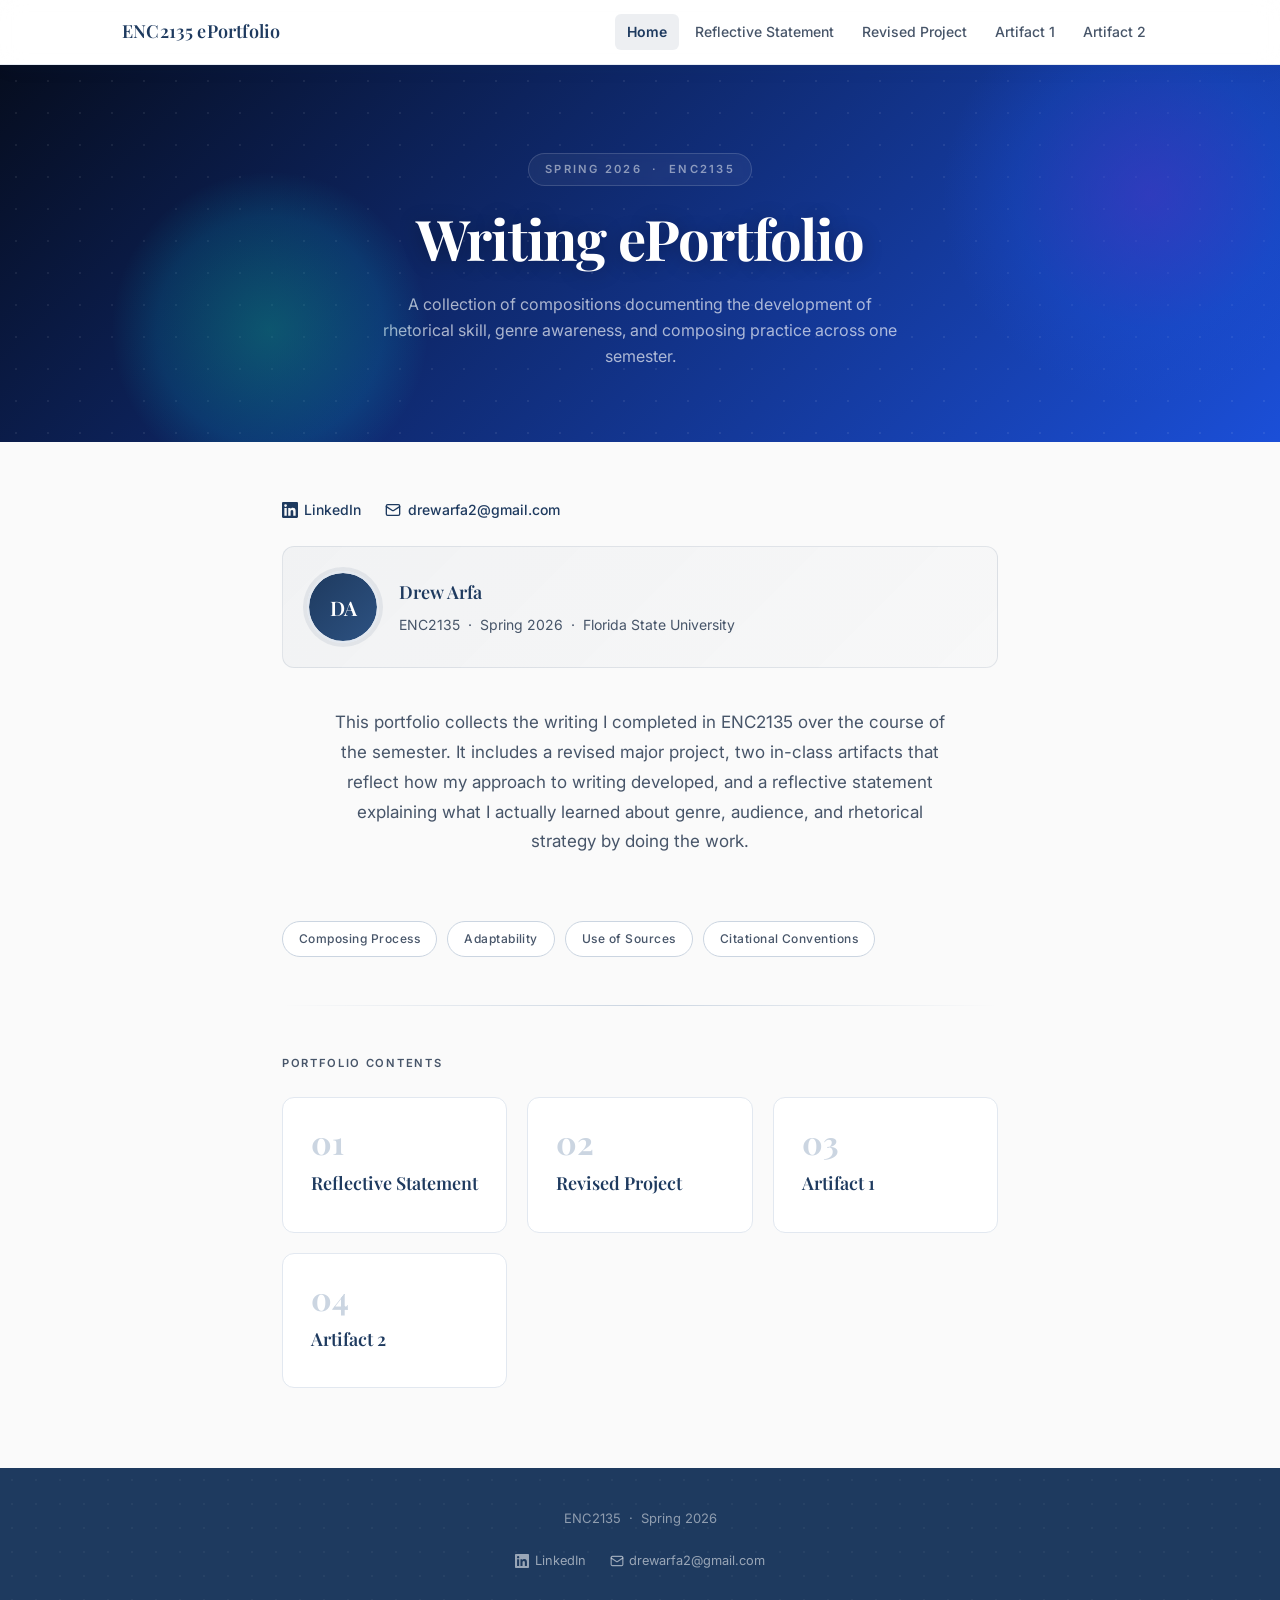
==== commit b760da6e: "Add contacts section, footer social links, vibrant animated background, title fix - Title updated to" ====
--- a/index.html
+++ b/index.html
@@ -3,7 +3,7 @@
 <head>
   <meta charset="UTF-8" />
   <meta name="viewport" content="width=device-width, initial-scale=1.0" />
-  <title>Drew Arfa ePortfolio</title>
+  <title>Drew Arfa's ePortfolio</title>
   <link rel="stylesheet" href="styles.css" />
 </head>
 <body>
@@ -35,6 +35,23 @@
   </header>
 
   <main class="page-wrap">
+
+    <!-- Contacts -->
+    <div class="contacts-bar">
+      <a href="https://www.linkedin.com/in/drewarfa" target="_blank" rel="noopener noreferrer" class="contact-link">
+        <svg viewBox="0 0 24 24" fill="currentColor" aria-hidden="true">
+          <path d="M20.447 20.452h-3.554v-5.569c0-1.328-.027-3.037-1.852-3.037-1.853 0-2.136 1.445-2.136 2.939v5.667H9.351V9h3.414v1.561h.046c.477-.9 1.637-1.85 3.37-1.85 3.601 0 4.267 2.37 4.267 5.455v6.286zM5.337 7.433a2.062 2.062 0 0 1-2.063-2.065 2.064 2.064 0 1 1 2.063 2.065zm1.782 13.019H3.555V9h3.564v11.452zM22.225 0H1.771C.792 0 0 .774 0 1.729v20.542C0 23.227.792 24 1.771 24h20.451C23.2 24 24 23.227 24 22.271V1.729C24 .774 23.2 0 22.222 0h.003z"/>
+        </svg>
+        LinkedIn
+      </a>
+      <a href="mailto:drewarfa2@gmail.com" class="contact-link">
+        <svg viewBox="0 0 24 24" fill="none" stroke="currentColor" stroke-width="2" stroke-linecap="round" stroke-linejoin="round" aria-hidden="true">
+          <rect x="2" y="4" width="20" height="16" rx="2"/>
+          <path d="m22 7-8.97 5.7a1.94 1.94 0 0 1-2.06 0L2 7"/>
+        </svg>
+        drewarfa2@gmail.com
+      </a>
+    </div>
 
     <!-- Author block -->
     <div class="author-block">
@@ -90,6 +107,21 @@
 
   <footer class="site-footer">
     <p>ENC2135 &nbsp;·&nbsp; Spring 2026</p>
+    <div class="footer-links">
+      <a href="https://www.linkedin.com/in/drewarfa" target="_blank" rel="noopener noreferrer">
+        <svg viewBox="0 0 24 24" fill="currentColor" aria-hidden="true">
+          <path d="M20.447 20.452h-3.554v-5.569c0-1.328-.027-3.037-1.852-3.037-1.853 0-2.136 1.445-2.136 2.939v5.667H9.351V9h3.414v1.561h.046c.477-.9 1.637-1.85 3.37-1.85 3.601 0 4.267 2.37 4.267 5.455v6.286zM5.337 7.433a2.062 2.062 0 0 1-2.063-2.065 2.064 2.064 0 1 1 2.063 2.065zm1.782 13.019H3.555V9h3.564v11.452zM22.225 0H1.771C.792 0 0 .774 0 1.729v20.542C0 23.227.792 24 1.771 24h20.451C23.2 24 24 23.227 24 22.271V1.729C24 .774 23.2 0 22.222 0h.003z"/>
+        </svg>
+        LinkedIn
+      </a>
+      <a href="mailto:drewarfa2@gmail.com">
+        <svg viewBox="0 0 24 24" fill="none" stroke="currentColor" stroke-width="2" stroke-linecap="round" stroke-linejoin="round" aria-hidden="true">
+          <rect x="2" y="4" width="20" height="16" rx="2"/>
+          <path d="m22 7-8.97 5.7a1.94 1.94 0 0 1-2.06 0L2 7"/>
+        </svg>
+        drewarfa2@gmail.com
+      </a>
+    </div>
   </footer>
 
 </body>
--- a/styles.css
+++ b/styles.css
@@ -143,14 +143,22 @@
 /* ── Hero — Animated Background ── */
 @keyframes gradientShift {
   0%   { background-position: 0% 50%; }
+  25%  { background-position: 50% 0%; }
   50%  { background-position: 100% 50%; }
+  75%  { background-position: 50% 100%; }
   100% { background-position: 0% 50%; }
 }
 
 @keyframes floatDot {
-  0%, 100% { transform: translateY(0px) translateX(0px); opacity: 0.4; }
-  33%       { transform: translateY(-20px) translateX(8px); opacity: 0.6; }
-  66%       { transform: translateY(10px) translateX(-6px); opacity: 0.3; }
+  0%, 100% { transform: translateY(0px) translateX(0px); opacity: 0.5; }
+  33%       { transform: translateY(-28px) translateX(12px); opacity: 0.7; }
+  66%       { transform: translateY(14px) translateX(-8px); opacity: 0.35; }
+}
+
+@keyframes floatDot2 {
+  0%, 100% { transform: translateY(0px) translateX(0px); opacity: 0.3; }
+  40%       { transform: translateY(18px) translateX(-14px); opacity: 0.5; }
+  70%       { transform: translateY(-10px) translateX(10px); opacity: 0.2; }
 }
 
 .hero {
@@ -158,9 +166,9 @@
   padding: 5.5rem 2rem 4.5rem;
   text-align: center;
   overflow: hidden;
-  background: linear-gradient(-45deg, #0a1628, #1E3A5F, #2D5282, #1a3a6b, #0f2540);
-  background-size: 400% 400%;
-  animation: gradientShift 16s ease infinite;
+  background: linear-gradient(-45deg, #060d1f, #1B4FD8, #4338CA, #0D9488, #1B4FD8, #060d1f);
+  background-size: 500% 500%;
+  animation: gradientShift 10s ease infinite;
 }
 
 /* Subtle dot-grid overlay */
@@ -173,18 +181,18 @@
   z-index: 0;
 }
 
-/* Glowing orb top-right */
+/* Glowing orb top-right — indigo/cobalt */
 .hero::after {
   content: '';
   position: absolute;
   top: -80px;
   right: -80px;
-  width: 360px;
-  height: 360px;
+  width: 420px;
+  height: 420px;
   border-radius: 50%;
-  background: radial-gradient(circle, rgba(37, 99, 235, 0.3) 0%, transparent 70%);
+  background: radial-gradient(circle, rgba(67, 56, 202, 0.55) 0%, rgba(27, 79, 216, 0.25) 45%, transparent 70%);
   z-index: 0;
-  animation: floatDot 12s ease-in-out infinite;
+  animation: floatDot 9s ease-in-out infinite;
 }
 
 .hero-inner {
@@ -192,6 +200,21 @@
   z-index: 1;
   max-width: var(--max-w);
   margin: 0 auto;
+}
+
+/* Second glowing orb bottom-left — teal */
+.hero-inner::before {
+  content: '';
+  position: absolute;
+  bottom: -120px;
+  left: -140px;
+  width: 320px;
+  height: 320px;
+  border-radius: 50%;
+  background: radial-gradient(circle, rgba(13, 148, 136, 0.45) 0%, rgba(6, 182, 212, 0.15) 50%, transparent 70%);
+  z-index: 0;
+  animation: floatDot2 11s ease-in-out infinite;
+  pointer-events: none;
 }
 
 .hero-label {
@@ -663,6 +686,53 @@
   margin-bottom: 0.375rem;
 }
 
+/* ── Contacts bar ── */
+.contacts-bar {
+  display: flex;
+  align-items: center;
+  gap: 1.5rem;
+  margin-bottom: 1.5rem;
+  flex-wrap: wrap;
+}
+
+.contact-link {
+  display: inline-flex;
+  align-items: center;
+  gap: 0.4rem;
+  color: var(--navy);
+  font-size: 0.875rem;
+  font-weight: 500;
+  text-decoration: none;
+  transition: color 200ms ease;
+  cursor: pointer;
+}
+.contact-link:hover { color: var(--blue-accent); text-decoration: none; }
+.contact-link svg { width: 16px; height: 16px; flex-shrink: 0; }
+
+/* ── Footer social links ── */
+.footer-links {
+  display: flex;
+  gap: 1.5rem;
+  justify-content: center;
+  margin-top: 0.625rem;
+  position: relative;
+  z-index: 1;
+  flex-wrap: wrap;
+}
+
+.footer-links a {
+  color: rgba(255,255,255,0.55);
+  font-size: 0.8rem;
+  text-decoration: none;
+  display: inline-flex;
+  align-items: center;
+  gap: 0.35rem;
+  transition: color 200ms ease;
+  cursor: pointer;
+}
+.footer-links a:hover { color: rgba(255,255,255,0.9); text-decoration: none; }
+.footer-links svg { width: 14px; height: 14px; flex-shrink: 0; }
+
 /* ── Responsive ── */
 @media (max-width: 768px) {
   .nav-links { display: none; flex-direction: column; width: 100%; padding: 1rem 0; }
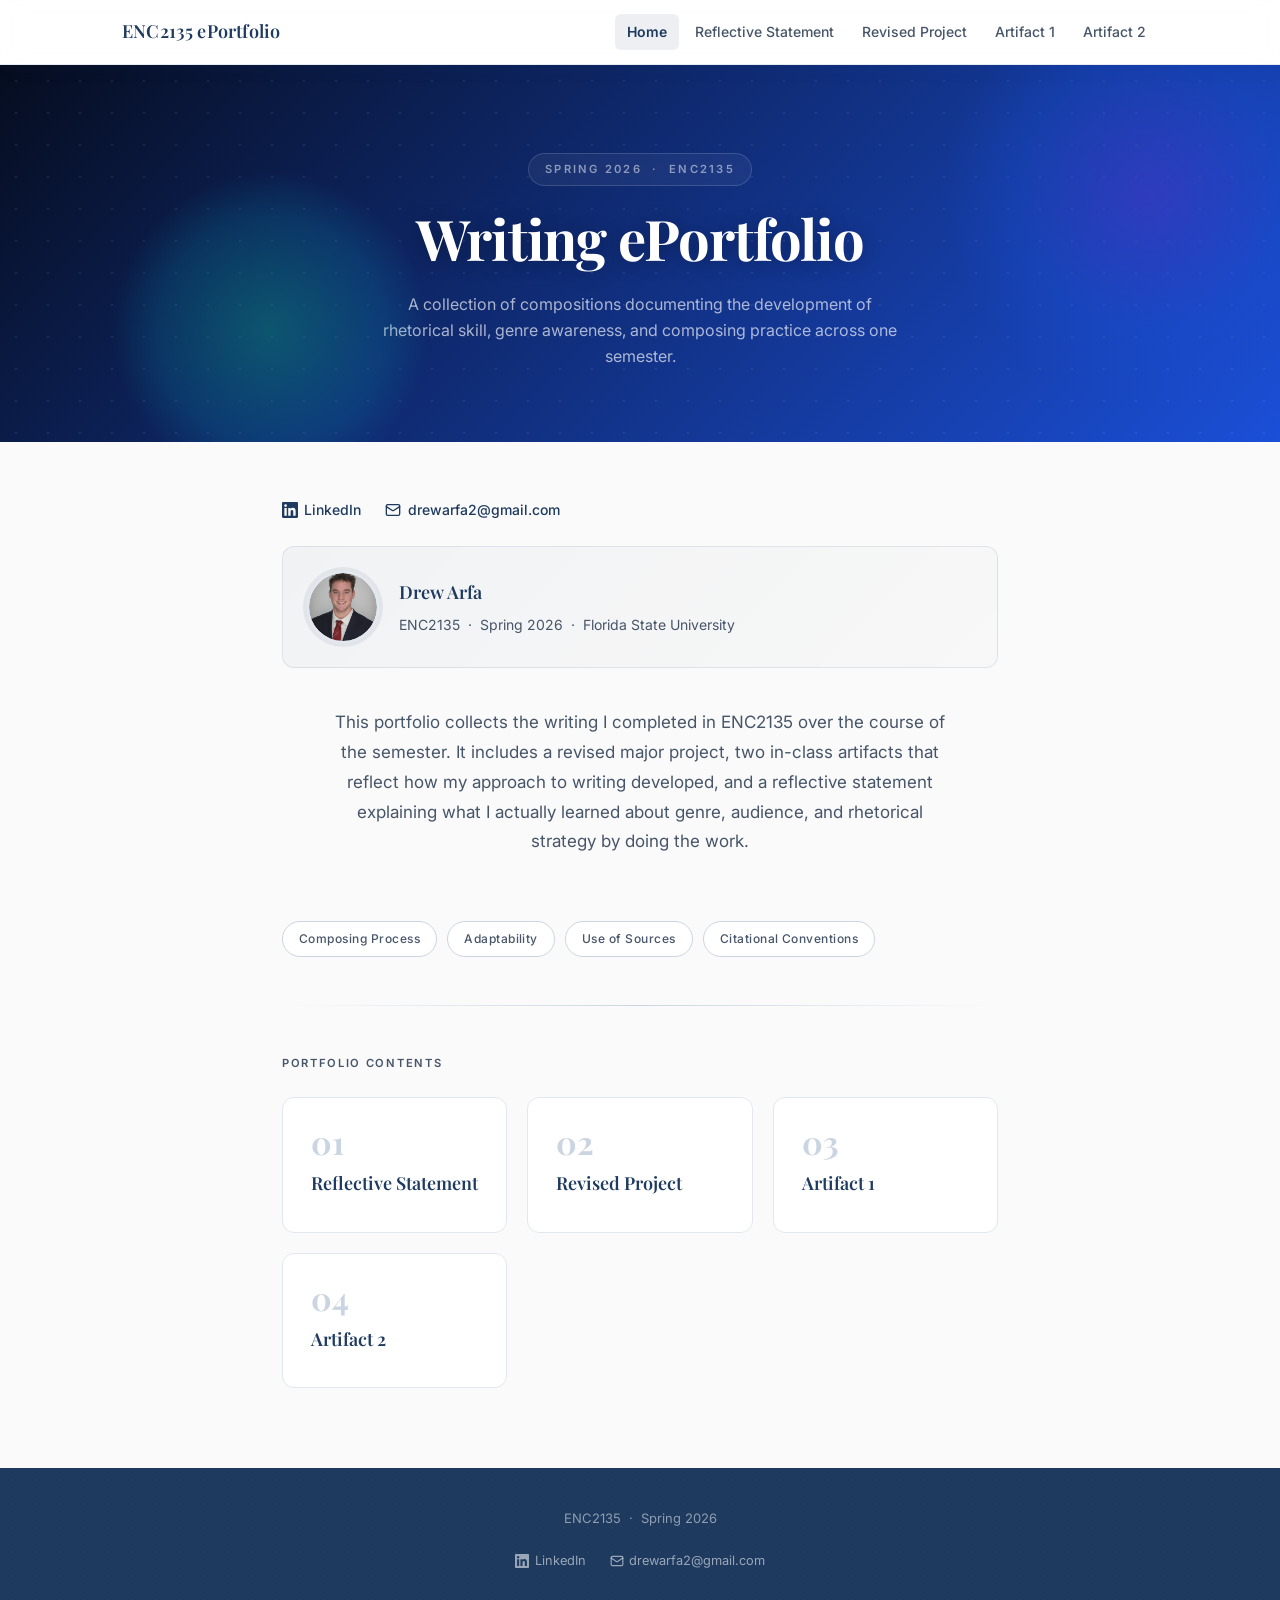
==== commit 47e0bb34: "Add no-cache meta headers to all pages to prevent stale browser caching Co-Authored-By: Claude Sonne" ====
--- a/index.html
+++ b/index.html
@@ -3,6 +3,9 @@
 <head>
   <meta charset="UTF-8" />
   <meta name="viewport" content="width=device-width, initial-scale=1.0" />
+  <meta http-equiv="Cache-Control" content="no-cache, no-store, must-revalidate" />
+  <meta http-equiv="Pragma" content="no-cache" />
+  <meta http-equiv="Expires" content="0" />
   <title>Drew Arfa's ePortfolio</title>
   <link rel="stylesheet" href="styles.css" />
 </head>
@@ -39,13 +42,13 @@
     <!-- Contacts -->
     <div class="contacts-bar">
       <a href="https://www.linkedin.com/in/drewarfa" target="_blank" rel="noopener noreferrer" class="contact-link">
-        <svg viewBox="0 0 24 24" fill="currentColor" aria-hidden="true">
+        <svg width="14" height="14" viewBox="0 0 24 24" fill="currentColor" aria-hidden="true">
           <path d="M20.447 20.452h-3.554v-5.569c0-1.328-.027-3.037-1.852-3.037-1.853 0-2.136 1.445-2.136 2.939v5.667H9.351V9h3.414v1.561h.046c.477-.9 1.637-1.85 3.37-1.85 3.601 0 4.267 2.37 4.267 5.455v6.286zM5.337 7.433a2.062 2.062 0 0 1-2.063-2.065 2.064 2.064 0 1 1 2.063 2.065zm1.782 13.019H3.555V9h3.564v11.452zM22.225 0H1.771C.792 0 0 .774 0 1.729v20.542C0 23.227.792 24 1.771 24h20.451C23.2 24 24 23.227 24 22.271V1.729C24 .774 23.2 0 22.222 0h.003z"/>
         </svg>
         LinkedIn
       </a>
       <a href="mailto:drewarfa2@gmail.com" class="contact-link">
-        <svg viewBox="0 0 24 24" fill="none" stroke="currentColor" stroke-width="2" stroke-linecap="round" stroke-linejoin="round" aria-hidden="true">
+        <svg width="14" height="14" viewBox="0 0 24 24" fill="none" stroke="currentColor" stroke-width="2" stroke-linecap="round" stroke-linejoin="round" aria-hidden="true">
           <rect x="2" y="4" width="20" height="16" rx="2"/>
           <path d="m22 7-8.97 5.7a1.94 1.94 0 0 1-2.06 0L2 7"/>
         </svg>
@@ -109,13 +112,13 @@
     <p>ENC2135 &nbsp;·&nbsp; Spring 2026</p>
     <div class="footer-links">
       <a href="https://www.linkedin.com/in/drewarfa" target="_blank" rel="noopener noreferrer">
-        <svg viewBox="0 0 24 24" fill="currentColor" aria-hidden="true">
+        <svg width="13" height="13" viewBox="0 0 24 24" fill="currentColor" aria-hidden="true">
           <path d="M20.447 20.452h-3.554v-5.569c0-1.328-.027-3.037-1.852-3.037-1.853 0-2.136 1.445-2.136 2.939v5.667H9.351V9h3.414v1.561h.046c.477-.9 1.637-1.85 3.37-1.85 3.601 0 4.267 2.37 4.267 5.455v6.286zM5.337 7.433a2.062 2.062 0 0 1-2.063-2.065 2.064 2.064 0 1 1 2.063 2.065zm1.782 13.019H3.555V9h3.564v11.452zM22.225 0H1.771C.792 0 0 .774 0 1.729v20.542C0 23.227.792 24 1.771 24h20.451C23.2 24 24 23.227 24 22.271V1.729C24 .774 23.2 0 22.222 0h.003z"/>
         </svg>
         LinkedIn
       </a>
       <a href="mailto:drewarfa2@gmail.com">
-        <svg viewBox="0 0 24 24" fill="none" stroke="currentColor" stroke-width="2" stroke-linecap="round" stroke-linejoin="round" aria-hidden="true">
+        <svg width="13" height="13" viewBox="0 0 24 24" fill="none" stroke="currentColor" stroke-width="2" stroke-linecap="round" stroke-linejoin="round" aria-hidden="true">
           <rect x="2" y="4" width="20" height="16" rx="2"/>
           <path d="m22 7-8.97 5.7a1.94 1.94 0 0 1-2.06 0L2 7"/>
         </svg>
--- a/styles.css
+++ b/styles.css
@@ -366,6 +366,12 @@
 }
 .draft-block.revised:hover { box-shadow: var(--shadow-md), inset 3px 0 0 var(--navy); }
 
+.draft-block.revised p {
+  font-family: 'Times New Roman', Times, serif;
+  font-size: 0.9375rem;
+  line-height: 2;
+}
+
 .draft-label {
   display: inline-block;
   font-size: 0.6875rem;
